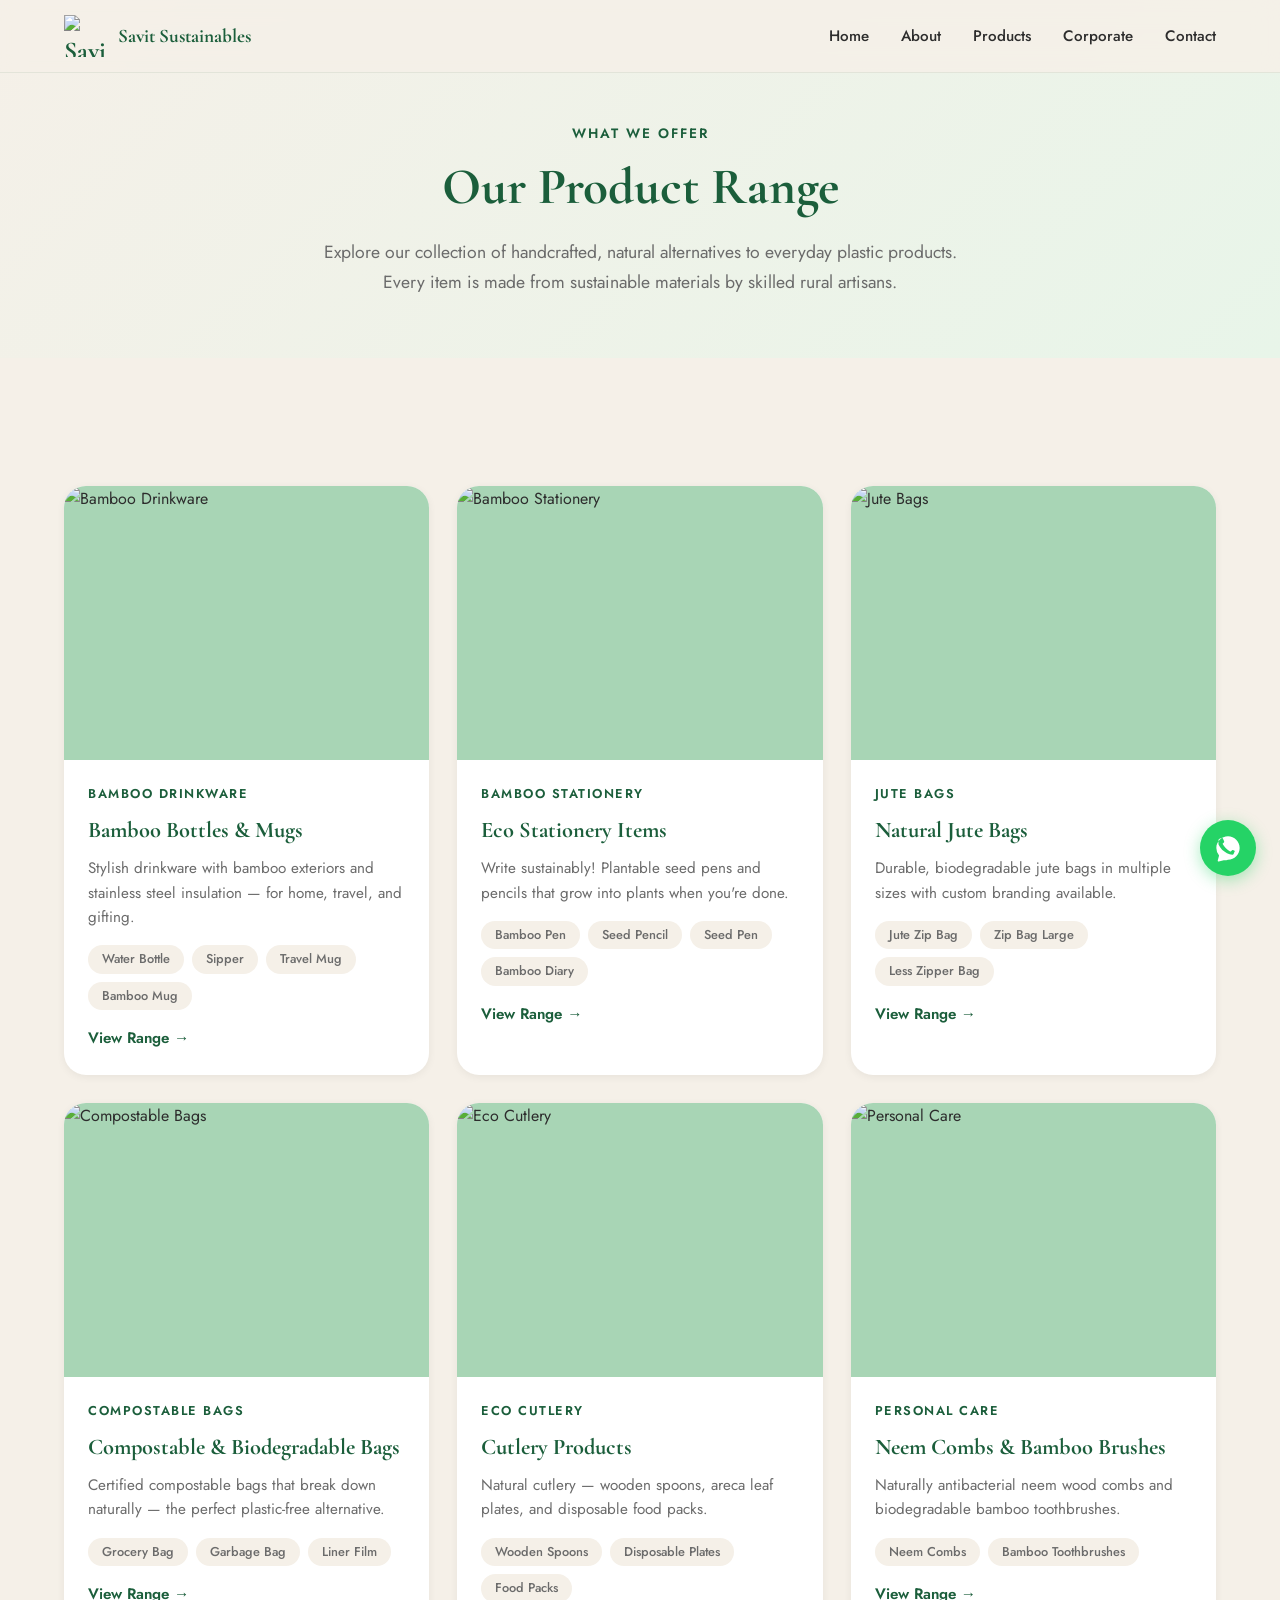
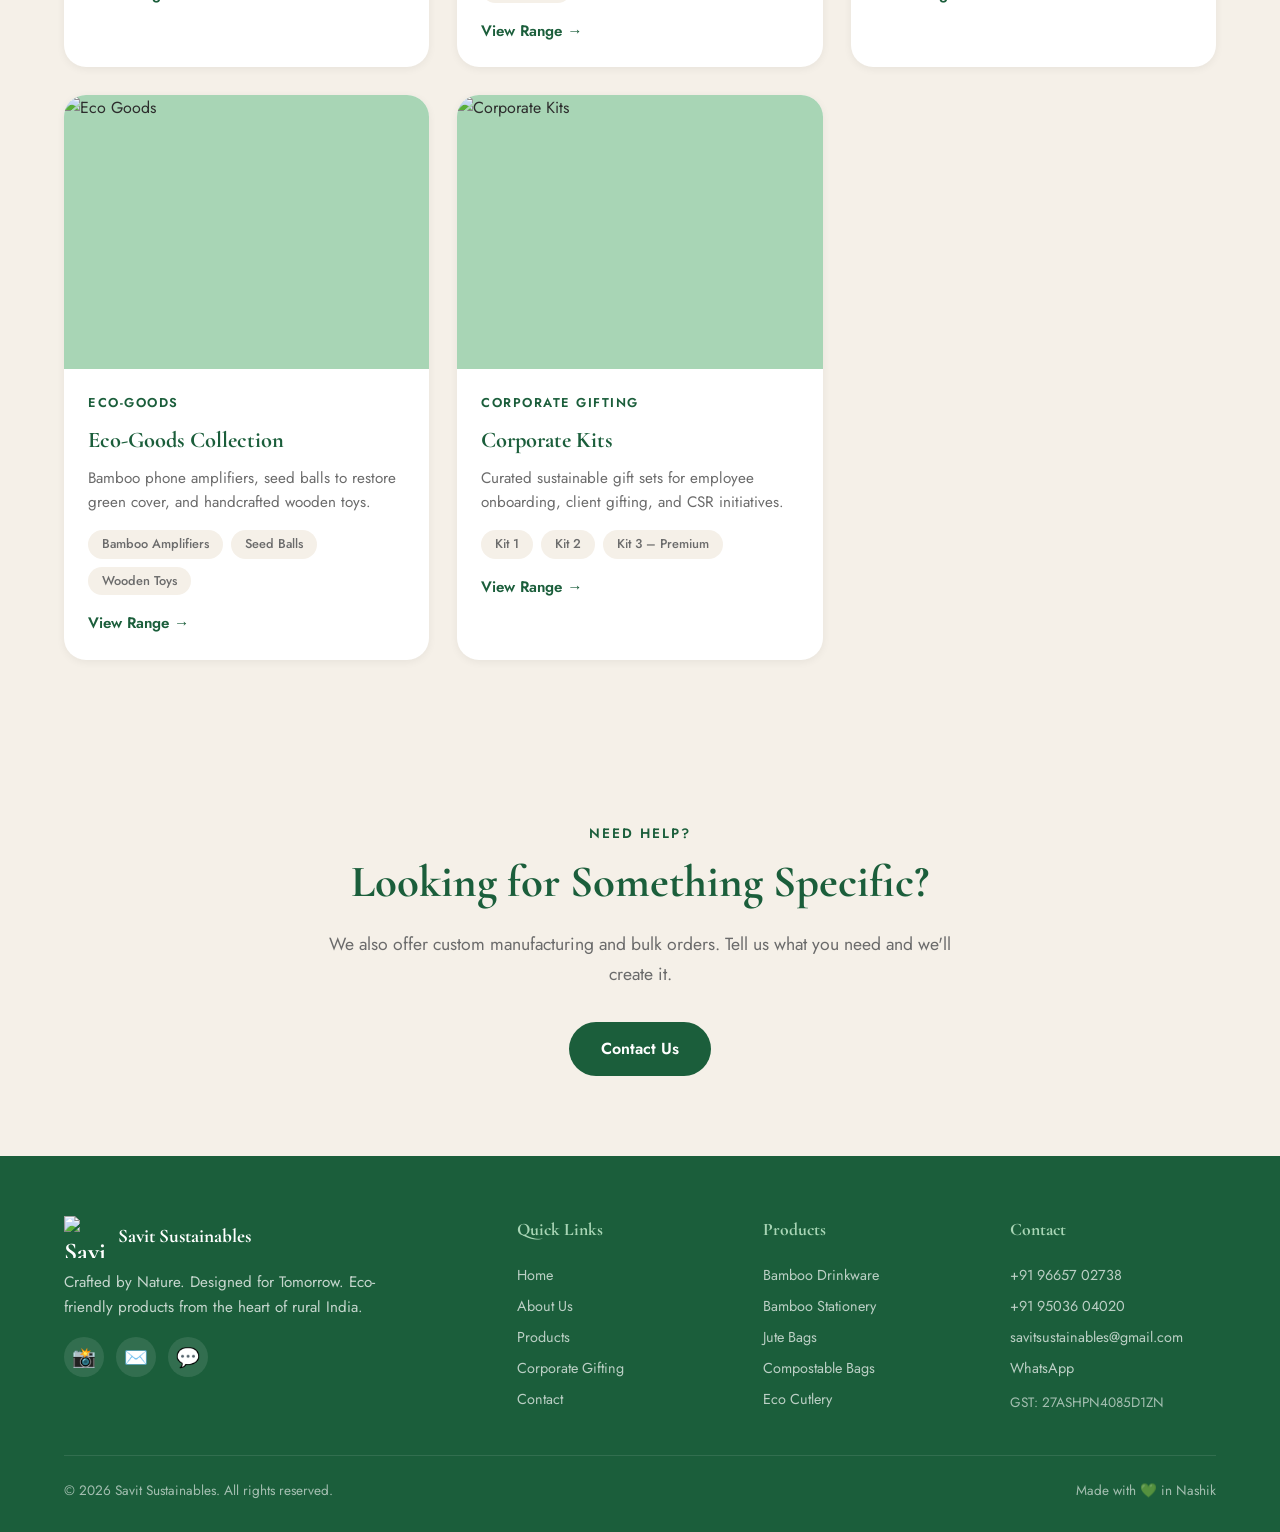
==== products/index.html @ 224979e3 "Initial commit - Savit Sustainables website" ====
<!DOCTYPE html>
<html lang="en">
<head>
  <meta charset="UTF-8">
  <meta name="viewport" content="width=device-width, initial-scale=1.0">
  <title>All Products – Savit Sustainables | Eco-Friendly Bamboo, Jute & Compostable Products</title>
  <meta name="description" content="Browse the full range of eco-friendly products from Savit Sustainables: bamboo drinkware, jute bags, compostable bags, stationery, cutlery, personal care, and corporate kits.">
  <meta name="robots" content="index, follow">
  <meta property="og:title" content="All Products – Savit Sustainables">
  <meta property="og:description" content="Browse our full range of eco-friendly, plastic-free products.">
  <meta property="og:image" content="https://www.savitsustainables.com/images/og-image.jpg">
  <meta property="og:url" content="https://www.savitsustainables.com/products/">
  <meta property="og:type" content="website">
  <meta name="twitter:card" content="summary_large_image">
  <meta name="twitter:title" content="All Products – Savit Sustainables">
  <meta name="twitter:description" content="Browse our full range of eco-friendly, plastic-free products.">
  <link rel="preconnect" href="https://fonts.googleapis.com">
  <link rel="preconnect" href="https://fonts.gstatic.com" crossorigin>
  <link href="https://fonts.googleapis.com/css2?family=Cormorant+Garamond:wght@600;700&family=Jost:wght@400;500;600;700&display=swap" rel="stylesheet">
  <link rel="stylesheet" href="/css/style.css">
  <link rel="icon" type="image/svg+xml" href="/images/favicon.svg">
  <link rel="icon" type="image/x-icon" href="/images/favicon.ico">
</head>
<body>
  <nav class="navbar" role="navigation" aria-label="Main navigation">
    <div class="container">
      <a href="/" class="nav-logo" aria-label="Savit Sustainables Home">
        <img src="/images/logo.jpg" alt="Savit Sustainables Logo" width="42" height="42">
        <span>Savit Sustainables</span>
      </a>
      <button class="nav-toggle" aria-label="Toggle navigation menu" aria-expanded="false">
        <span></span><span></span><span></span>
      </button>
      <ul class="nav-links" role="menubar">
        <li role="none"><a href="/" role="menuitem">Home</a></li>
        <li role="none"><a href="/about.html" role="menuitem">About</a></li>
        <li role="none"><a href="/products/" role="menuitem">Products</a></li>
        <li role="none"><a href="/corporate-gifting.html" role="menuitem">Corporate</a></li>
        <li role="none"><a href="/contact.html" role="menuitem">Contact</a></li>
      </ul>
    </div>
  </nav>

  <section class="page-header">
    <div class="container fade-up">
      <span class="section-label">What We Offer</span>
      <h1 class="section-title">Our Product Range</h1>
      <p class="section-desc">Explore our collection of handcrafted, natural alternatives to everyday plastic products. Every item is made from sustainable materials by skilled rural artisans.</p>
    </div>
  </section>

  <section class="section">
    <div class="container">
      <div class="product-grid">
        <a href="/products/bamboo-drinkware.html" class="product-card fade-up">
          <img src="/images/products/bamboo-drinkware.jpg" alt="Bamboo Drinkware" class="product-card-image" loading="lazy" width="320" height="240">
          <div class="product-card-body">
            <div class="product-card-category">Bamboo Drinkware</div>
            <h3 class="product-card-title">Bamboo Bottles &amp; Mugs</h3>
            <p class="product-card-desc">Stylish drinkware with bamboo exteriors and stainless steel insulation — for home, travel, and gifting.</p>
            <div class="product-card-items">
              <span class="product-card-tag">Water Bottle</span>
              <span class="product-card-tag">Sipper</span>
              <span class="product-card-tag">Travel Mug</span>
              <span class="product-card-tag">Bamboo Mug</span>
            </div>
            <span class="product-card-link">View Range →</span>
          </div>
        </a>
        <a href="/products/bamboo-stationery.html" class="product-card fade-up">
          <img src="/images/products/bamboo-stationery.jpg" alt="Bamboo Stationery" class="product-card-image" loading="lazy" width="320" height="240">
          <div class="product-card-body">
            <div class="product-card-category">Bamboo Stationery</div>
            <h3 class="product-card-title">Eco Stationery Items</h3>
            <p class="product-card-desc">Write sustainably! Plantable seed pens and pencils that grow into plants when you're done.</p>
            <div class="product-card-items">
              <span class="product-card-tag">Bamboo Pen</span>
              <span class="product-card-tag">Seed Pencil</span>
              <span class="product-card-tag">Seed Pen</span>
              <span class="product-card-tag">Bamboo Diary</span>
            </div>
            <span class="product-card-link">View Range →</span>
          </div>
        </a>
        <a href="/products/jute-bags.html" class="product-card fade-up">
          <img src="/images/products/jute-bags.jpg" alt="Jute Bags" class="product-card-image" loading="lazy" width="320" height="240">
          <div class="product-card-body">
            <div class="product-card-category">Jute Bags</div>
            <h3 class="product-card-title">Natural Jute Bags</h3>
            <p class="product-card-desc">Durable, biodegradable jute bags in multiple sizes with custom branding available.</p>
            <div class="product-card-items">
              <span class="product-card-tag">Jute Zip Bag</span>
              <span class="product-card-tag">Zip Bag Large</span>
              <span class="product-card-tag">Less Zipper Bag</span>
            </div>
            <span class="product-card-link">View Range →</span>
          </div>
        </a>
        <a href="/products/compostable-bags.html" class="product-card fade-up">
          <img src="/images/products/compostable-bags.jpg" alt="Compostable Bags" class="product-card-image" loading="lazy" width="320" height="240">
          <div class="product-card-body">
            <div class="product-card-category">Compostable Bags</div>
            <h3 class="product-card-title">Compostable &amp; Biodegradable Bags</h3>
            <p class="product-card-desc">Certified compostable bags that break down naturally — the perfect plastic-free alternative.</p>
            <div class="product-card-items">
              <span class="product-card-tag">Grocery Bag</span>
              <span class="product-card-tag">Garbage Bag</span>
              <span class="product-card-tag">Liner Film</span>
            </div>
            <span class="product-card-link">View Range →</span>
          </div>
        </a>
        <a href="/products/eco-cutlery.html" class="product-card fade-up">
          <img src="/images/products/eco-cutlery.jpg" alt="Eco Cutlery" class="product-card-image" loading="lazy" width="320" height="240">
          <div class="product-card-body">
            <div class="product-card-category">Eco Cutlery</div>
            <h3 class="product-card-title">Cutlery Products</h3>
            <p class="product-card-desc">Natural cutlery — wooden spoons, areca leaf plates, and disposable food packs.</p>
            <div class="product-card-items">
              <span class="product-card-tag">Wooden Spoons</span>
              <span class="product-card-tag">Disposable Plates</span>
              <span class="product-card-tag">Food Packs</span>
            </div>
            <span class="product-card-link">View Range →</span>
          </div>
        </a>
        <a href="/products/personal-care.html" class="product-card fade-up">
          <img src="/images/products/personal-care.jpg" alt="Personal Care" class="product-card-image" loading="lazy" width="320" height="240">
          <div class="product-card-body">
            <div class="product-card-category">Personal Care</div>
            <h3 class="product-card-title">Neem Combs &amp; Bamboo Brushes</h3>
            <p class="product-card-desc">Naturally antibacterial neem wood combs and biodegradable bamboo toothbrushes.</p>
            <div class="product-card-items">
              <span class="product-card-tag">Neem Combs</span>
              <span class="product-card-tag">Bamboo Toothbrushes</span>
            </div>
            <span class="product-card-link">View Range →</span>
          </div>
        </a>
        <a href="/products/eco-goods.html" class="product-card fade-up">
          <img src="/images/products/eco-goods.jpg" alt="Eco Goods" class="product-card-image" loading="lazy" width="320" height="240">
          <div class="product-card-body">
            <div class="product-card-category">Eco-Goods</div>
            <h3 class="product-card-title">Eco-Goods Collection</h3>
            <p class="product-card-desc">Bamboo phone amplifiers, seed balls to restore green cover, and handcrafted wooden toys.</p>
            <div class="product-card-items">
              <span class="product-card-tag">Bamboo Amplifiers</span>
              <span class="product-card-tag">Seed Balls</span>
              <span class="product-card-tag">Wooden Toys</span>
            </div>
            <span class="product-card-link">View Range →</span>
          </div>
        </a>
        <a href="/corporate-gifting.html" class="product-card fade-up">
          <img src="/images/products/corporate-kits.jpg" alt="Corporate Kits" class="product-card-image" loading="lazy" width="320" height="240">
          <div class="product-card-body">
            <div class="product-card-category">Corporate Gifting</div>
            <h3 class="product-card-title">Corporate Kits</h3>
            <p class="product-card-desc">Curated sustainable gift sets for employee onboarding, client gifting, and CSR initiatives.</p>
            <div class="product-card-items">
              <span class="product-card-tag">Kit 1</span>
              <span class="product-card-tag">Kit 2</span>
              <span class="product-card-tag">Kit 3 – Premium</span>
            </div>
            <span class="product-card-link">View Range →</span>
          </div>
        </a>
      </div>
    </div>
  </section>

  <section class="section bg-cream" style="text-align:center">
    <div class="container fade-up">
      <span class="section-label">Need Help?</span>
      <h2 class="section-title">Looking for Something Specific?</h2>
      <p class="section-desc" style="margin:0 auto 32px">We also offer custom manufacturing and bulk orders. Tell us what you need and we'll create it.</p>
      <a href="/contact.html" class="btn btn-primary">Contact Us</a>
    </div>
  </section>

  <footer class="footer" role="contentinfo">
    <div class="container">
      <div class="footer-grid">
        <div class="footer-brand">
          <a href="/" class="nav-logo" style="color:var(--white)">
            <img src="/images/logo.jpg" alt="Savit Sustainables" width="42" height="42" loading="lazy">
            <span>Savit Sustainables</span>
          </a>
          <p>Crafted by Nature. Designed for Tomorrow. Eco-friendly products from the heart of rural India.</p>
          <div class="footer-social">
            <a href="https://instagram.com/savit_sustainables" target="_blank" rel="noopener" aria-label="Instagram">📸</a>
            <a href="mailto:savitsustainables@gmail.com" aria-label="Email">✉️</a>
            <a href="https://wa.me/919665702738" target="_blank" rel="noopener" aria-label="WhatsApp">💬</a>
          </div>
        </div>
        <div class="footer-links">
          <h4>Quick Links</h4>
          <a href="/">Home</a>
          <a href="/about.html">About Us</a>
          <a href="/products/">Products</a>
          <a href="/corporate-gifting.html">Corporate Gifting</a>
          <a href="/contact.html">Contact</a>
        </div>
        <div class="footer-links">
          <h4>Products</h4>
          <a href="/products/bamboo-drinkware.html">Bamboo Drinkware</a>
          <a href="/products/bamboo-stationery.html">Bamboo Stationery</a>
          <a href="/products/jute-bags.html">Jute Bags</a>
          <a href="/products/compostable-bags.html">Compostable Bags</a>
          <a href="/products/eco-cutlery.html">Eco Cutlery</a>
        </div>
        <div class="footer-links">
          <h4>Contact</h4>
          <a href="tel:+919665702738">+91 96657 02738</a>
          <a href="tel:+919503604020">+91 95036 04020</a>
          <a href="mailto:savitsustainables@gmail.com">savitsustainables@gmail.com</a>
          <a href="https://wa.me/919665702738" target="_blank" rel="noopener">WhatsApp</a>
          <p style="color:rgba(255,255,255,0.6);font-size:0.85rem;margin-top:8px">GST: 27ASHPN4085D1ZN</p>
        </div>
      </div>
      <div class="footer-bottom">
        <span>&copy; <span id="year">2025</span> Savit Sustainables. All rights reserved.</span>
        <span>Made with 💚 in Nashik</span>
      </div>
    </div>
  </footer>

  <a href="https://wa.me/919665702738?text=Hi%20Savit%20Sustainables!%20I%20am%20interested%20in%20your%20eco-friendly%20products." class="whatsapp-float" target="_blank" rel="noopener" aria-label="Chat on WhatsApp">
    <img src="data:image/svg+xml,%3Csvg xmlns='http://www.w3.org/2000/svg' viewBox='0 0 24 24' fill='white'%3E%3Cpath d='M17.472 14.382a.702.702 0 0 1 .352.355c.012.024.012.049 0 .073a11.91 11.91 0 0 0-.938 2.168 1.176 1.176 0 0 1-1.172.854 23.268 23.268 0 0 1-4.586-1.413 24.6 24.6 0 0 1-4.242-2.93 24.595 24.595 0 0 1-2.93-4.242A23.265 23.265 0 0 1 3.87 5.257a1.176 1.176 0 0 1 .854-1.172 11.91 11.91 0 0 1 2.168-.938.12.12 0 0 1 .073 0 .702.702 0 0 1 .355.352c.457.906.91 1.814 1.36 2.724a.702.702 0 0 1-.078.742 38.963 38.963 0 0 1-1.055 1.207.42.42 0 0 0-.094.484 17.066 17.066 0 0 0 2.754 3.622 17.06 17.06 0 0 0 3.621 2.754.42.42 0 0 0 .484-.094l1.207-1.055a.702.702 0 0 1 .742-.078c.91.45 1.818.903 2.724 1.36zM12 2C6.477 2 2 6.477 2 12a9.959 9.959 0 0 0 2.355 6.422l-1.135 4.258a.703.703 0 0 0 .88.88l4.254-1.14A9.96 9.96 0 0 0 12 22c5.523 0 10-4.477 10-10S17.523 2 12 2z'/%3E%3C/svg%3E" alt="WhatsApp" width="28" height="28">
  </a>

  <script src="/js/script.js"></script>
</body>
</html>
---- css/style.css ----
/* ============================================
   Savit Sustainables - Main Stylesheet
   Crafted by Nature. Designed for Tomorrow.
   ============================================ */

/* --- CSS Custom Properties --- */
:root {
  --green-dark: #1b5e3b;
  --green-light: #a8d5b5;
  --cream: #f5f0e8;
  --brown: #7a5c3a;
  --text-dark: #2d2d2d;
  --text-muted: #6b6b6b;
  --white: #ffffff;
  --shadow-sm: 0 2px 8px rgba(0,0,0,0.06);
  --shadow-md: 0 8px 30px rgba(0,0,0,0.10);
  --shadow-lg: 0 16px 48px rgba(0,0,0,0.12);
  --radius: 22px;
  --radius-sm: 12px;
  --transition: 0.3s cubic-bezier(0.4, 0, 0.2, 1);
  --max-width: 1200px;
  --font-heading: 'Cormorant Garamond', Georgia, serif;
  --font-body: 'Jost', -apple-system, BlinkMacSystemFont, sans-serif;
}

/* --- Reset --- */
*, *::before, *::after {
  margin: 0;
  padding: 0;
  box-sizing: border-box;
}

html {
  scroll-behavior: smooth;
  scroll-padding-top: 80px;
}

@media (prefers-reduced-motion: reduce) {
  *, *::before, *::after {
    animation-duration: 0.01ms !important;
    animation-iteration-count: 1 !important;
    transition-duration: 0.01ms !important;
  }
  html { scroll-behavior: auto; }
}

body {
  font-family: var(--font-body);
  color: var(--text-dark);
  background: var(--cream);
  line-height: 1.6;
  -webkit-font-smoothing: antialiased;
  -moz-osx-font-smoothing: grayscale;
}

img {
  max-width: 100%;
  height: auto;
  display: block;
}

a {
  color: inherit;
  text-decoration: none;
  transition: var(--transition);
}

ul { list-style: none; }

.container {
  width: 100%;
  max-width: var(--max-width);
  margin: 0 auto;
  padding: 0 24px;
}

.section {
  padding: 80px 0;
}

.section-label {
  display: inline-block;
  font-family: var(--font-body);
  font-size: 0.85rem;
  font-weight: 600;
  letter-spacing: 2px;
  text-transform: uppercase;
  color: var(--green-dark);
  margin-bottom: 12px;
}

.section-title {
  font-family: var(--font-heading);
  font-size: 2.8rem;
  font-weight: 700;
  line-height: 1.2;
  color: var(--green-dark);
  margin-bottom: 20px;
}

.section-desc {
  font-size: 1.1rem;
  color: var(--text-muted);
  max-width: 640px;
  line-height: 1.7;
}

/* --- Buttons --- */
.btn {
  display: inline-flex;
  align-items: center;
  gap: 8px;
  padding: 14px 32px;
  font-family: var(--font-body);
  font-size: 1rem;
  font-weight: 600;
  border: none;
  border-radius: 50px;
  cursor: pointer;
  transition: var(--transition);
}

.btn-primary {
  background: var(--green-dark);
  color: var(--white);
}

.btn-primary:hover {
  background: #12472a;
  transform: translateY(-2px);
  box-shadow: var(--shadow-md);
}

.btn-outline {
  background: transparent;
  color: var(--green-dark);
  border: 2px solid var(--green-dark);
}

.btn-outline:hover {
  background: var(--green-dark);
  color: var(--white);
  transform: translateY(-2px);
}

.btn-whatsapp {
  background: #25D366;
  color: var(--white);
}

.btn-whatsapp:hover {
  background: #1da851;
  transform: translateY(-2px);
}

/* --- Navigation --- */
.navbar {
  position: fixed;
  top: 0;
  left: 0;
  right: 0;
  z-index: 1000;
  background: rgba(245, 240, 232, 0.92);
  backdrop-filter: blur(12px);
  -webkit-backdrop-filter: blur(12px);
  border-bottom: 1px solid rgba(27, 94, 59, 0.08);
  transition: var(--transition);
}

.navbar .container {
  display: flex;
  align-items: center;
  justify-content: space-between;
  height: 72px;
}

.nav-logo {
  display: flex;
  align-items: center;
  gap: 12px;
  font-family: var(--font-heading);
  font-size: 1.6rem;
  font-weight: 700;
  color: var(--green-dark);
}

.nav-logo img {
  height: 42px;
  width: auto;
}

.nav-logo span {
  font-size: 1.2rem;
}

.nav-links {
  display: flex;
  align-items: center;
  gap: 32px;
}

.nav-links a {
  font-size: 0.95rem;
  font-weight: 500;
  color: var(--text-dark);
  position: relative;
  padding: 4px 0;
}

.nav-links a::after {
  content: '';
  position: absolute;
  bottom: -2px;
  left: 0;
  width: 0;
  height: 2px;
  background: var(--green-dark);
  transition: var(--transition);
}

.nav-links a:hover::after,
.nav-links a.active::after {
  width: 100%;
}

.nav-links a.active {
  color: var(--green-dark);
  font-weight: 600;
}

.nav-toggle {
  display: none;
  flex-direction: column;
  gap: 5px;
  background: none;
  border: none;
  cursor: pointer;
  padding: 4px;
}

.nav-toggle span {
  display: block;
  width: 28px;
  height: 2.5px;
  background: var(--green-dark);
  border-radius: 2px;
  transition: var(--transition);
}

.nav-toggle.open span:nth-child(1) {
  transform: rotate(45deg) translate(5px, 5px);
}
.nav-toggle.open span:nth-child(2) {
  opacity: 0;
}
.nav-toggle.open span:nth-child(3) {
  transform: rotate(-45deg) translate(5px, -5px);
}

/* --- Hero --- */
.hero {
  min-height: 90vh;
  display: flex;
  align-items: center;
  padding-top: 72px;
  background: linear-gradient(135deg, var(--cream) 0%, #e8f5e9 100%);
  overflow: hidden;
}

.hero .container {
  display: grid;
  grid-template-columns: 1fr 1fr;
  gap: 60px;
  align-items: center;
}

.hero-badge {
  display: inline-flex;
  align-items: center;
  gap: 8px;
  padding: 8px 20px;
  background: var(--green-light);
  color: var(--green-dark);
  border-radius: 50px;
  font-size: 0.85rem;
  font-weight: 600;
  margin-bottom: 24px;
}

.hero h1 {
  font-family: var(--font-heading);
  font-size: 4rem;
  font-weight: 700;
  line-height: 1.1;
  color: var(--green-dark);
  margin-bottom: 20px;
}

.hero h1 span {
  display: block;
  color: var(--brown);
}

.hero p {
  font-size: 1.15rem;
  color: var(--text-muted);
  line-height: 1.7;
  margin-bottom: 36px;
  max-width: 520px;
}

.hero-actions {
  display: flex;
  gap: 16px;
  flex-wrap: wrap;
}

.hero-stats {
  display: grid;
  grid-template-columns: repeat(3, 1fr);
  gap: 8px;
  margin-top: 48px;
}

.hero-stat {
  text-align: center;
  padding: 20px;
  background: var(--white);
  border-radius: var(--radius-sm);
  box-shadow: var(--shadow-sm);
}

.hero-stat-value {
  font-family: var(--font-heading);
  font-size: 2rem;
  font-weight: 700;
  color: var(--green-dark);
}

.hero-stat-label {
  font-size: 0.85rem;
  color: var(--text-muted);
  margin-top: 4px;
}

.hero-image {
  position: relative;
  display: flex;
  justify-content: center;
  align-items: center;
}

.hero-image img {
  border-radius: var(--radius);
  box-shadow: var(--shadow-lg);
  width: 100%;
  max-width: 520px;
  aspect-ratio: 4/3;
  object-fit: cover;
}

.hero-image-float {
  position: absolute;
  bottom: -20px;
  left: -20px;
  background: var(--white);
  padding: 16px 24px;
  border-radius: var(--radius-sm);
  box-shadow: var(--shadow-md);
  display: flex;
  align-items: center;
  gap: 12px;
}

.hero-image-float-icon {
  font-size: 1.8rem;
}

.hero-image-float-text {
  font-weight: 600;
  font-size: 0.95rem;
  color: var(--green-dark);
}

/* --- Product Cards --- */
.product-grid {
  display: grid;
  grid-template-columns: repeat(auto-fill, minmax(280px, 1fr));
  gap: 28px;
  margin-top: 48px;
}

.product-card {
  background: var(--white);
  border-radius: var(--radius);
  overflow: hidden;
  box-shadow: var(--shadow-sm);
  transition: var(--transition);
  cursor: pointer;
}

.product-card:hover {
  transform: translateY(-6px);
  box-shadow: var(--shadow-md);
}

.product-card-image {
  width: 100%;
  aspect-ratio: 16/12;
  object-fit: cover;
  background: var(--green-light);
}

.product-card-body {
  padding: 24px;
}

.product-card-category {
  font-size: 0.8rem;
  font-weight: 600;
  text-transform: uppercase;
  letter-spacing: 1.5px;
  color: var(--green-dark);
  margin-bottom: 8px;
}

.product-card-title {
  font-family: var(--font-heading);
  font-size: 1.4rem;
  font-weight: 700;
  color: var(--green-dark);
  margin-bottom: 8px;
}

.product-card-desc {
  font-size: 0.95rem;
  color: var(--text-muted);
  line-height: 1.6;
  margin-bottom: 16px;
}

.product-card-items {
  display: flex;
  flex-wrap: wrap;
  gap: 8px;
}

.product-card-tag {
  padding: 4px 14px;
  background: var(--cream);
  color: var(--text-muted);
  border-radius: 50px;
  font-size: 0.8rem;
  font-weight: 500;
}

.product-card-link {
  display: inline-flex;
  align-items: center;
  gap: 6px;
  color: var(--green-dark);
  font-weight: 600;
  font-size: 0.95rem;
  margin-top: 16px;
}

.product-card:hover .product-card-link {
  gap: 10px;
}

/* --- About Section --- */
.about-grid {
  display: grid;
  grid-template-columns: 1fr 1fr;
  gap: 60px;
  align-items: center;
}

.about-image img {
  border-radius: var(--radius);
  box-shadow: var(--shadow-md);
  width: 100%;
  aspect-ratio: 4/3;
  object-fit: cover;
}

.about-values {
  display: grid;
  grid-template-columns: 1fr 1fr;
  gap: 20px;
  margin-top: 32px;
}

.value-card {
  padding: 20px;
  background: var(--white);
  border-radius: var(--radius-sm);
  box-shadow: var(--shadow-sm);
}

.value-card-icon {
  font-size: 1.6rem;
  margin-bottom: 8px;
}

.value-card h4 {
  font-family: var(--font-heading);
  font-size: 1.1rem;
  color: var(--green-dark);
  margin-bottom: 6px;
}

.value-card p {
  font-size: 0.9rem;
  color: var(--text-muted);
  line-height: 1.5;
}

/* --- Why Us --- */
.features-grid {
  display: grid;
  grid-template-columns: repeat(3, 1fr);
  gap: 28px;
  margin-top: 48px;
}

.feature-card {
  background: var(--white);
  padding: 36px 28px;
  border-radius: var(--radius);
  text-align: center;
  box-shadow: var(--shadow-sm);
  transition: var(--transition);
}

.feature-card:hover {
  transform: translateY(-4px);
  box-shadow: var(--shadow-md);
}

.feature-icon {
  font-size: 2.8rem;
  margin-bottom: 16px;
}

.feature-card h3 {
  font-family: var(--font-heading);
  font-size: 1.4rem;
  color: var(--green-dark);
  margin-bottom: 10px;
}

.feature-card p {
  font-size: 0.95rem;
  color: var(--text-muted);
  line-height: 1.6;
}

/* --- Industries / We Serve --- */
.industries-grid {
  display: grid;
  grid-template-columns: repeat(auto-fill, minmax(160px, 1fr));
  gap: 16px;
  margin-top: 40px;
}

.industry-card {
  background: var(--white);
  padding: 24px 16px;
  border-radius: var(--radius-sm);
  text-align: center;
  box-shadow: var(--shadow-sm);
  transition: var(--transition);
}

.industry-card:hover {
  transform: translateY(-3px);
  box-shadow: var(--shadow-md);
}

.industry-icon {
  font-size: 2rem;
  margin-bottom: 8px;
}

.industry-name {
  font-weight: 600;
  font-size: 0.95rem;
  color: var(--text-dark);
}

/* --- Corporate Kits --- */
.kits-grid {
  display: grid;
  grid-template-columns: repeat(3, 1fr);
  gap: 28px;
  margin-top: 48px;
}

.kit-card {
  background: var(--white);
  border-radius: var(--radius);
  overflow: hidden;
  box-shadow: var(--shadow-sm);
  transition: var(--transition);
  border-top: 4px solid var(--green-dark);
}

.kit-card:hover {
  transform: translateY(-4px);
  box-shadow: var(--shadow-md);
}

.kit-card-body {
  padding: 32px 28px;
}

.kit-card-icon {
  font-size: 2.4rem;
  margin-bottom: 12px;
}

.kit-card h3 {
  font-family: var(--font-heading);
  font-size: 1.5rem;
  color: var(--green-dark);
  margin-bottom: 12px;
}

.kit-card p {
  font-size: 0.95rem;
  color: var(--text-muted);
  line-height: 1.6;
  margin-bottom: 16px;
}

.kit-items {
  display: flex;
  flex-direction: column;
  gap: 8px;
}

.kit-item {
  display: flex;
  align-items: center;
  gap: 10px;
  font-size: 0.9rem;
  color: var(--text-dark);
}

.kit-item::before {
  content: '✓';
  color: var(--green-dark);
  font-weight: 700;
}

/* --- Contact Form --- */
.contact-grid {
  display: grid;
  grid-template-columns: 1fr 1.2fr;
  gap: 60px;
  align-items: start;
}

.contact-info {
  display: flex;
  flex-direction: column;
  gap: 24px;
}

.contact-item {
  display: flex;
  align-items: flex-start;
  gap: 16px;
}

.contact-item-icon {
  font-size: 1.4rem;
  min-width: 36px;
  height: 36px;
  display: flex;
  align-items: center;
  justify-content: center;
  background: var(--green-light);
  border-radius: 50%;
}

.contact-item h4 {
  font-family: var(--font-heading);
  font-size: 1rem;
  color: var(--green-dark);
  margin-bottom: 2px;
}

.contact-item p,
.contact-item a {
  font-size: 0.95rem;
  color: var(--text-muted);
}

.contact-item a:hover {
  color: var(--green-dark);
}

.contact-form-card {
  background: var(--white);
  padding: 36px;
  border-radius: var(--radius);
  box-shadow: var(--shadow-md);
}

.form-group {
  margin-bottom: 20px;
}

.form-group label {
  display: block;
  font-size: 0.9rem;
  font-weight: 600;
  color: var(--text-dark);
  margin-bottom: 6px;
}

.form-group input,
.form-group select,
.form-group textarea {
  width: 100%;
  padding: 14px 16px;
  font-family: var(--font-body);
  font-size: 0.95rem;
  border: 2px solid #e0ddd6;
  border-radius: var(--radius-sm);
  background: var(--cream);
  transition: var(--transition);
  outline: none;
}

.form-group input:focus,
.form-group select:focus,
.form-group textarea:focus {
  border-color: var(--green-dark);
  background: var(--white);
}

.form-group textarea {
  min-height: 120px;
  resize: vertical;
}

.form-success {
  display: none;
  padding: 16px 20px;
  background: #d4edda;
  color: #155724;
  border-radius: var(--radius-sm);
  font-weight: 500;
  margin-top: 16px;
  text-align: center;
}

/* --- Footer --- */
.footer {
  background: var(--green-dark);
  color: var(--white);
  padding: 60px 0 30px;
}

.footer-grid {
  display: grid;
  grid-template-columns: 2fr 1fr 1fr 1fr;
  gap: 40px;
  padding-bottom: 40px;
  border-bottom: 1px solid rgba(255,255,255,0.1);
  margin-bottom: 24px;
}

.footer-brand p {
  color: rgba(255,255,255,0.75);
  font-size: 0.95rem;
  line-height: 1.7;
  margin-top: 12px;
  max-width: 320px;
}

.footer-links h4 {
  font-family: var(--font-heading);
  font-size: 1.1rem;
  margin-bottom: 16px;
  color: var(--green-light);
}

.footer-links a {
  display: block;
  color: rgba(255,255,255,0.7);
  font-size: 0.9rem;
  padding: 4px 0;
}

.footer-links a:hover {
  color: var(--white);
  padding-left: 4px;
}

.footer-social {
  display: flex;
  gap: 12px;
  margin-top: 16px;
}

.footer-social a {
  display: flex;
  align-items: center;
  justify-content: center;
  width: 40px;
  height: 40px;
  background: rgba(255,255,255,0.1);
  border-radius: 50%;
  font-size: 1.2rem;
  color: var(--white);
  transition: var(--transition);
}

.footer-social a:hover {
  background: var(--green-light);
  color: var(--green-dark);
  transform: translateY(-3px);
}

.footer-bottom {
  display: flex;
  justify-content: space-between;
  align-items: center;
  font-size: 0.85rem;
  color: rgba(255,255,255,0.6);
}

/* --- Breadcrumbs --- */
.breadcrumbs {
  padding: 24px 0 0;
  font-size: 0.9rem;
  color: var(--text-muted);
  margin-bottom: 0;
}

.breadcrumbs a {
  color: var(--green-dark);
  font-weight: 500;
}

.breadcrumbs a:hover {
  text-decoration: underline;
}

.breadcrumbs span {
  color: var(--text-muted);
}

/* --- Page Header --- */
.page-header {
  padding: 120px 0 60px;
  background: linear-gradient(135deg, var(--cream) 0%, #e8f5e9 100%);
  text-align: center;
}

.page-header .section-title {
  font-size: 3.2rem;
}

.page-header .section-desc {
  margin: 0 auto;
}

/* --- Section Background Variants --- */
.bg-white { background: var(--white); }
.bg-cream { background: var(--cream); }
.bg-green-light { background: #e8f5e9; }

/* --- Marquee / Ticker --- */
.marquee-wrapper {
  overflow: hidden;
  background: var(--green-dark);
  padding: 14px 0;
}

.marquee {
  display: flex;
  gap: 48px;
  animation: marquee 30s linear infinite;
  white-space: nowrap;
}

.marquee-item {
  display: flex;
  align-items: center;
  gap: 8px;
  color: var(--white);
  font-weight: 500;
  font-size: 0.95rem;
}

.marquee-item::before {
  content: '✦';
  color: var(--green-light);
}

@keyframes marquee {
  0% { transform: translateX(0); }
  100% { transform: translateX(-50%); }
}

/* --- WhatsApp Float --- */
.whatsapp-float {
  position: fixed;
  bottom: 24px;
  right: 24px;
  z-index: 999;
  width: 56px;
  height: 56px;
  background: #25D366;
  border-radius: 50%;
  display: flex;
  align-items: center;
  justify-content: center;
  box-shadow: 0 4px 16px rgba(37, 211, 102, 0.4);
  animation: whatsapp-pulse 2s infinite;
  transition: var(--transition);
}

.whatsapp-float:hover {
  transform: scale(1.1);
  box-shadow: 0 6px 24px rgba(37, 211, 102, 0.5);
}

.whatsapp-float img {
  width: 28px;
  height: 28px;
}

@keyframes whatsapp-pulse {
  0% { box-shadow: 0 4px 16px rgba(37, 211, 102, 0.4); }
  50% { box-shadow: 0 4px 28px rgba(37, 211, 102, 0.7); }
  100% { box-shadow: 0 4px 16px rgba(37, 211, 102, 0.4); }
}

/* --- Product Detail Page --- */
.product-detail-hero {
  padding: 120px 0 60px;
  background: linear-gradient(135deg, var(--cream) 0%, #e8f5e9 100%);
}

.product-detail-grid {
  display: grid;
  grid-template-columns: 1fr 1fr;
  gap: 60px;
  align-items: center;
}

.product-detail-image img {
  width: 100%;
  border-radius: var(--radius);
  box-shadow: var(--shadow-md);
  aspect-ratio: 4/3;
  object-fit: cover;
}

.product-detail-info h1 {
  font-family: var(--font-heading);
  font-size: 2.8rem;
  color: var(--green-dark);
  margin-bottom: 16px;
}

.product-detail-info .section-label {
  margin-bottom: 8px;
}

.product-detail-info p {
  font-size: 1.05rem;
  color: var(--text-muted);
  line-height: 1.7;
  margin-bottom: 24px;
}

.product-item-list {
  display: grid;
  grid-template-columns: 1fr 1fr;
  gap: 12px;
  margin: 24px 0;
}

.product-item-list li {
  display: flex;
  align-items: center;
  gap: 10px;
  padding: 12px 16px;
  background: var(--white);
  border-radius: var(--radius-sm);
  box-shadow: var(--shadow-sm);
  font-weight: 500;
}

.product-item-list li::before {
  content: '🌿';
  font-size: 1rem;
}

/* --- Animation Classes --- */
.fade-up {
  opacity: 0;
  transform: translateY(30px);
  transition: opacity 0.6s ease-out, transform 0.6s ease-out;
}

.fade-up.visible {
  opacity: 1;
  transform: translateY(0);
}

/* --- Responsive --- */
@media (max-width: 900px) {
  .hero .container,
  .about-grid,
  .contact-grid,
  .product-detail-grid {
    grid-template-columns: 1fr;
    gap: 40px;
  }

  .hero {
    min-height: auto;
    padding: 100px 0 60px;
    text-align: center;
  }

  .hero h1 {
    font-size: 3rem;
  }

  .hero p {
    margin: 0 auto 36px;
  }

  .hero-actions {
    justify-content: center;
  }

  .hero-stats {
    max-width: 400px;
    margin: 40px auto 0;
  }

  .hero-image-float {
    display: none;
  }

  .section-title {
    font-size: 2.2rem;
  }

  .features-grid,
  .kits-grid {
    grid-template-columns: 1fr;
  }

  .about-values {
    grid-template-columns: 1fr;
  }

  .footer-grid {
    grid-template-columns: 1fr 1fr;
    gap: 32px;
  }

  .nav-links {
    position: fixed;
    top: 72px;
    left: 0;
    right: 0;
    background: rgba(245, 240, 232, 0.98);
    backdrop-filter: blur(12px);
    flex-direction: column;
    padding: 24px;
    gap: 20px;
    transform: translateY(-120%);
    opacity: 0;
    transition: var(--transition);
    border-bottom: 1px solid rgba(27, 94, 59, 0.08);
  }

  .nav-links.open {
    transform: translateY(0);
    opacity: 1;
  }

  .nav-toggle {
    display: flex;
  }

  .product-detail-info h1 {
    font-size: 2.2rem;
  }

  .product-item-list {
    grid-template-columns: 1fr;
  }
}

@media (max-width: 600px) {
  .hero h1 {
    font-size: 2.2rem;
  }

  .hero-stats {
    grid-template-columns: repeat(3, 1fr);
    gap: 8px;
  }

  .hero-stat {
    padding: 12px 8px;
  }

  .hero-stat-value {
    font-size: 1.4rem;
  }

  .section {
    padding: 50px 0;
  }

  .section-title {
    font-size: 1.8rem;
  }

  .product-grid {
    grid-template-columns: 1fr;
  }

  .features-grid {
    grid-template-columns: 1fr;
  }

  .kits-grid {
    grid-template-columns: 1fr;
  }

  .footer-grid {
    grid-template-columns: 1fr;
    gap: 28px;
  }

  .footer-bottom {
    flex-direction: column;
    text-align: center;
    gap: 8px;
  }

  .contact-grid {
    grid-template-columns: 1fr;
  }

  .product-detail-grid {
    grid-template-columns: 1fr;
  }

  .industries-grid {
    grid-template-columns: repeat(2, 1fr);
  }

  .page-header {
    padding: 100px 0 40px;
  }

  .page-header .section-title {
    font-size: 2.2rem;
  }

  .contact-form-card {
    padding: 24px;
  }

  .whatsapp-float {
    width: 48px;
    height: 48px;
    bottom: 16px;
    right: 16px;
  }

  .whatsapp-float img {
    width: 24px;
    height: 24px;
  }
}
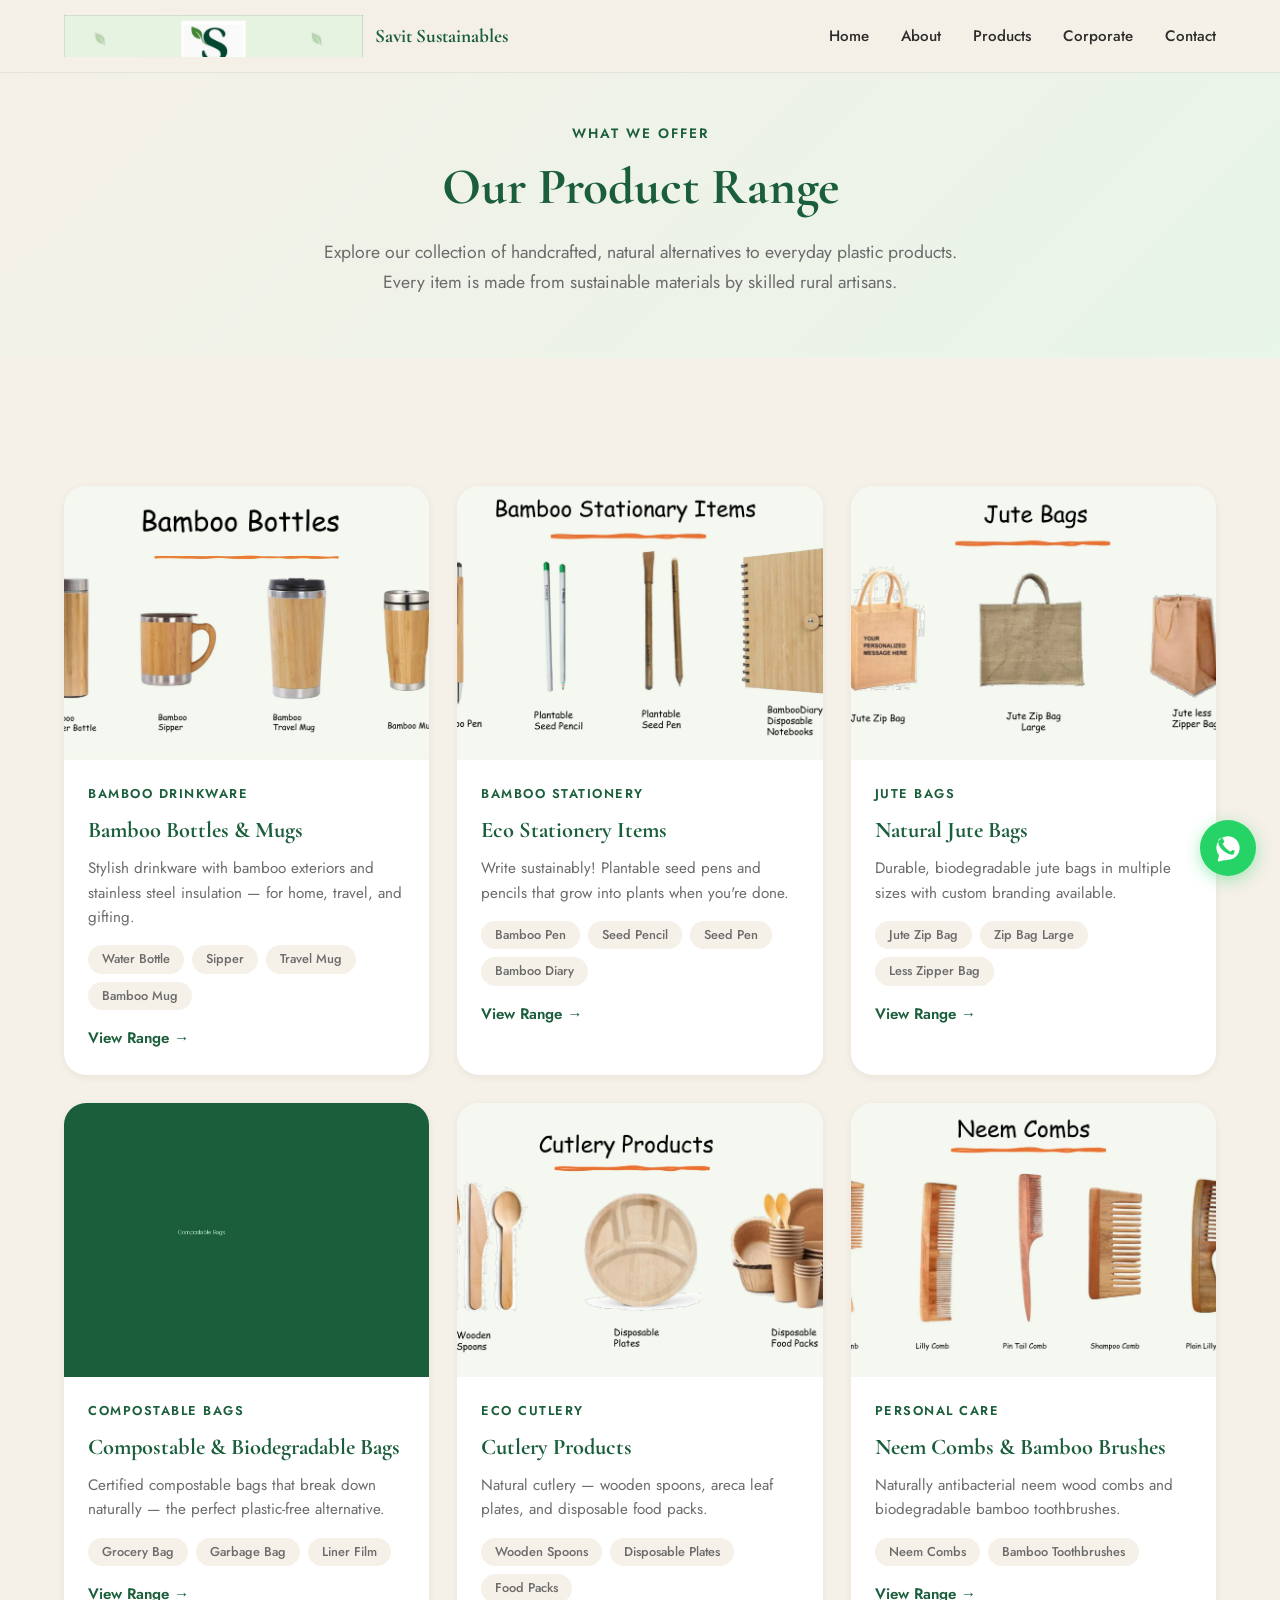
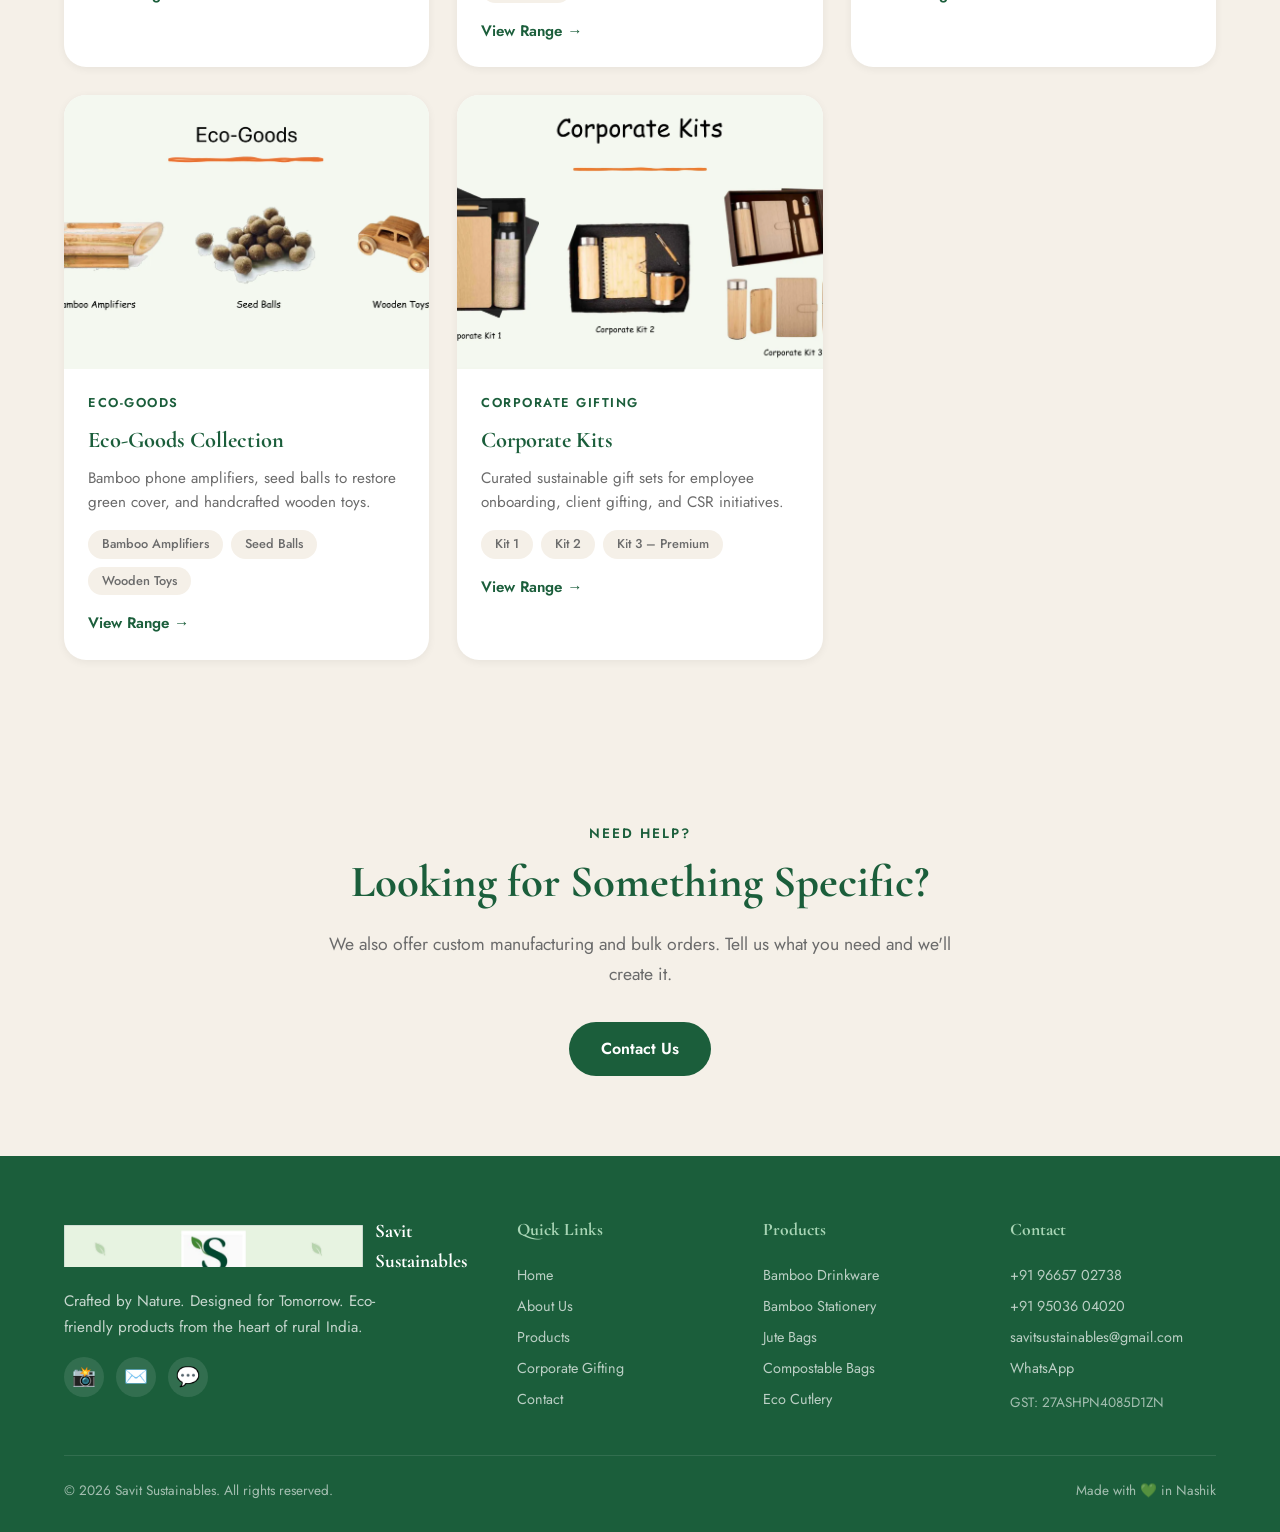
==== commit 030a2a40: "Add product images from catalogue (WebP format)" ====
--- a/products/index.html
+++ b/products/index.html
@@ -8,7 +8,7 @@
   <meta name="robots" content="index, follow">
   <meta property="og:title" content="All Products – Savit Sustainables">
   <meta property="og:description" content="Browse our full range of eco-friendly, plastic-free products.">
-  <meta property="og:image" content="https://www.savitsustainables.com/images/og-image.jpg">
+  <meta property="og:image" content="https://www.savitsustainables.com/images/og-image.webp">
   <meta property="og:url" content="https://www.savitsustainables.com/products/">
   <meta property="og:type" content="website">
   <meta name="twitter:card" content="summary_large_image">
@@ -25,7 +25,7 @@
   <nav class="navbar" role="navigation" aria-label="Main navigation">
     <div class="container">
       <a href="/" class="nav-logo" aria-label="Savit Sustainables Home">
-        <img src="/images/logo.jpg" alt="Savit Sustainables Logo" width="42" height="42">
+        <img src="/images/logo.webp" alt="Savit Sustainables Logo" width="42" height="42">
         <span>Savit Sustainables</span>
       </a>
       <button class="nav-toggle" aria-label="Toggle navigation menu" aria-expanded="false">
@@ -53,7 +53,7 @@
     <div class="container">
       <div class="product-grid">
         <a href="/products/bamboo-drinkware.html" class="product-card fade-up">
-          <img src="/images/products/bamboo-drinkware.jpg" alt="Bamboo Drinkware" class="product-card-image" loading="lazy" width="320" height="240">
+          <img src="/images/products/bamboo-drinkware.webp" alt="Bamboo Drinkware" class="product-card-image" loading="lazy" width="320" height="240">
           <div class="product-card-body">
             <div class="product-card-category">Bamboo Drinkware</div>
             <h3 class="product-card-title">Bamboo Bottles &amp; Mugs</h3>
@@ -68,7 +68,7 @@
           </div>
         </a>
         <a href="/products/bamboo-stationery.html" class="product-card fade-up">
-          <img src="/images/products/bamboo-stationery.jpg" alt="Bamboo Stationery" class="product-card-image" loading="lazy" width="320" height="240">
+          <img src="/images/products/bamboo-stationery.webp" alt="Bamboo Stationery" class="product-card-image" loading="lazy" width="320" height="240">
           <div class="product-card-body">
             <div class="product-card-category">Bamboo Stationery</div>
             <h3 class="product-card-title">Eco Stationery Items</h3>
@@ -83,7 +83,7 @@
           </div>
         </a>
         <a href="/products/jute-bags.html" class="product-card fade-up">
-          <img src="/images/products/jute-bags.jpg" alt="Jute Bags" class="product-card-image" loading="lazy" width="320" height="240">
+          <img src="/images/products/jute-bags.webp" alt="Jute Bags" class="product-card-image" loading="lazy" width="320" height="240">
           <div class="product-card-body">
             <div class="product-card-category">Jute Bags</div>
             <h3 class="product-card-title">Natural Jute Bags</h3>
@@ -97,7 +97,7 @@
           </div>
         </a>
         <a href="/products/compostable-bags.html" class="product-card fade-up">
-          <img src="/images/products/compostable-bags.jpg" alt="Compostable Bags" class="product-card-image" loading="lazy" width="320" height="240">
+          <img src="/images/products/compostable-bags.webp" alt="Compostable Bags" class="product-card-image" loading="lazy" width="320" height="240">
           <div class="product-card-body">
             <div class="product-card-category">Compostable Bags</div>
             <h3 class="product-card-title">Compostable &amp; Biodegradable Bags</h3>
@@ -111,7 +111,7 @@
           </div>
         </a>
         <a href="/products/eco-cutlery.html" class="product-card fade-up">
-          <img src="/images/products/eco-cutlery.jpg" alt="Eco Cutlery" class="product-card-image" loading="lazy" width="320" height="240">
+          <img src="/images/products/eco-cutlery.webp" alt="Eco Cutlery" class="product-card-image" loading="lazy" width="320" height="240">
           <div class="product-card-body">
             <div class="product-card-category">Eco Cutlery</div>
             <h3 class="product-card-title">Cutlery Products</h3>
@@ -125,7 +125,7 @@
           </div>
         </a>
         <a href="/products/personal-care.html" class="product-card fade-up">
-          <img src="/images/products/personal-care.jpg" alt="Personal Care" class="product-card-image" loading="lazy" width="320" height="240">
+          <img src="/images/products/personal-care.webp" alt="Personal Care" class="product-card-image" loading="lazy" width="320" height="240">
           <div class="product-card-body">
             <div class="product-card-category">Personal Care</div>
             <h3 class="product-card-title">Neem Combs &amp; Bamboo Brushes</h3>
@@ -138,7 +138,7 @@
           </div>
         </a>
         <a href="/products/eco-goods.html" class="product-card fade-up">
-          <img src="/images/products/eco-goods.jpg" alt="Eco Goods" class="product-card-image" loading="lazy" width="320" height="240">
+          <img src="/images/products/eco-goods.webp" alt="Eco Goods" class="product-card-image" loading="lazy" width="320" height="240">
           <div class="product-card-body">
             <div class="product-card-category">Eco-Goods</div>
             <h3 class="product-card-title">Eco-Goods Collection</h3>
@@ -152,7 +152,7 @@
           </div>
         </a>
         <a href="/corporate-gifting.html" class="product-card fade-up">
-          <img src="/images/products/corporate-kits.jpg" alt="Corporate Kits" class="product-card-image" loading="lazy" width="320" height="240">
+          <img src="/images/products/corporate-kits.webp" alt="Corporate Kits" class="product-card-image" loading="lazy" width="320" height="240">
           <div class="product-card-body">
             <div class="product-card-category">Corporate Gifting</div>
             <h3 class="product-card-title">Corporate Kits</h3>
@@ -183,7 +183,7 @@
       <div class="footer-grid">
         <div class="footer-brand">
           <a href="/" class="nav-logo" style="color:var(--white)">
-            <img src="/images/logo.jpg" alt="Savit Sustainables" width="42" height="42" loading="lazy">
+            <img src="/images/logo.webp" alt="Savit Sustainables" width="42" height="42" loading="lazy">
             <span>Savit Sustainables</span>
           </a>
           <p>Crafted by Nature. Designed for Tomorrow. Eco-friendly products from the heart of rural India.</p>
